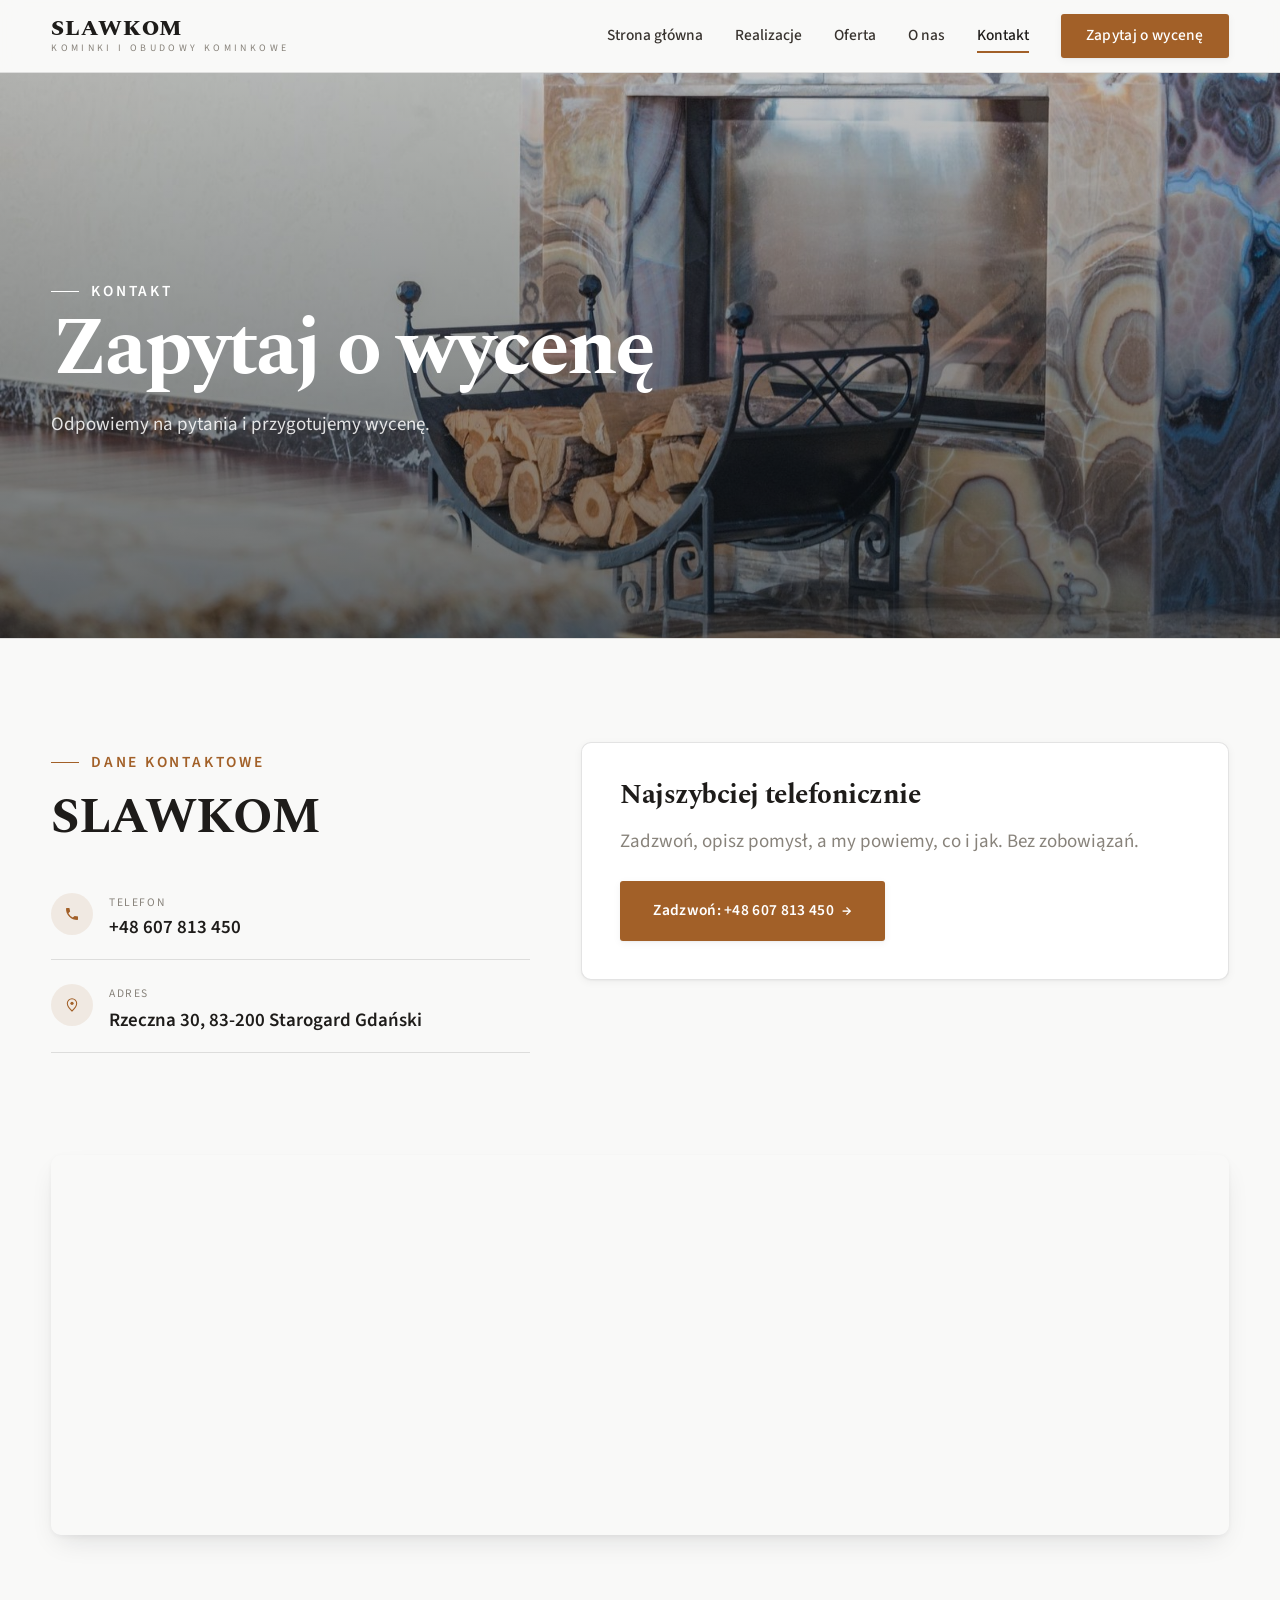
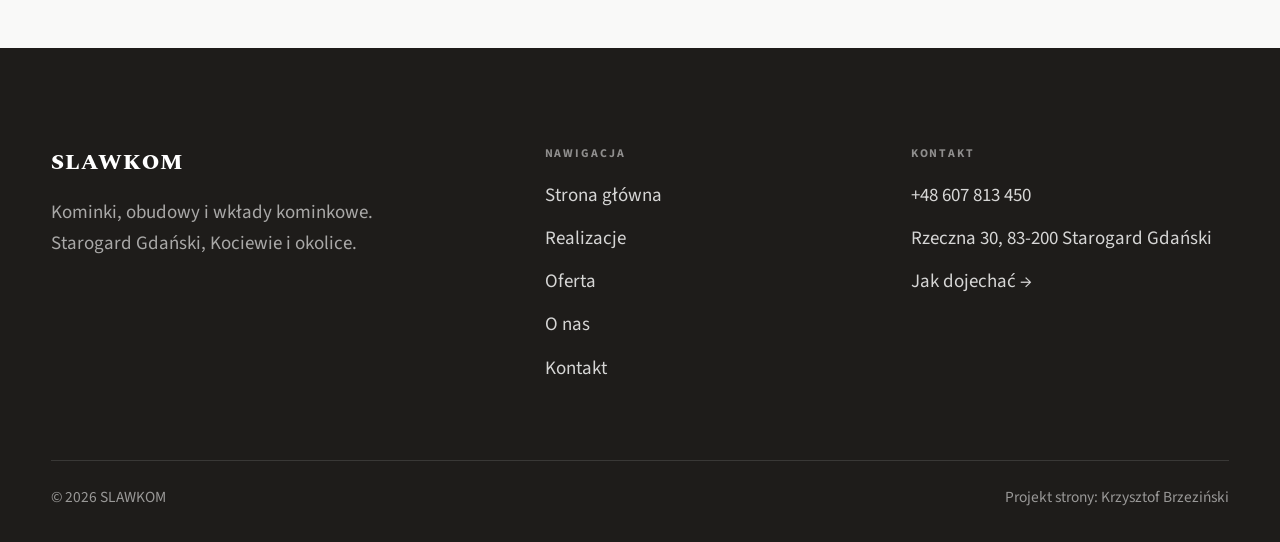
==== kontakt.html @ 8eeb2917 "Strona demo: slawkom" ====
<!DOCTYPE html>
<html lang="pl">
<head>
<meta charset="UTF-8">
<meta name="viewport" content="width=device-width, initial-scale=1.0">
<title>Kontakt - SLAWKOM</title>
<meta name="description" content="Kontakt SLAWKOM - Rzeczna 30, 83-200 Starogard Gdański">
<link rel="preconnect" href="https://fonts.googleapis.com">
<link rel="preconnect" href="https://fonts.gstatic.com" crossorigin>
<link href="https://fonts.googleapis.com/css2?family=Spectral:wght@500;600;700&family=Source+Sans+3:wght@400;500;600&display=swap" rel="stylesheet">
<link rel="stylesheet" href="assets/styles.css">
</head>
<body>

<header class="nav">
  <div class="wrap nav-inner">
    <a class="brand" href="index.html"><span class="name">SLAWKOM</span><span class="sub">Kominki i obudowy kominkowe</span></a>
    <nav class="nav-links">
      <a href="index.html">Strona główna</a>
      <a href="realizacje.html">Realizacje</a>
      <a href="oferta.html">Oferta</a>
      <a href="o-nas.html">O nas</a>
      <a href="kontakt.html" class="active">Kontakt</a>
      <a href="kontakt.html" class="btn btn-accent">Zapytaj o wycenę</a>
    </nav>
    <button class="nav-toggle" aria-label="Menu"><span></span><span></span><span></span></button>
  </div>
</header>

<section class="pagehead">
  <img src="img/g2.jpg" alt="SLAWKOM - Zapytaj o wycenę">
  <div class="wrap">
    <span class="eyebrow">Kontakt</span>
    <h1>Zapytaj o wycenę</h1>
    <p>Odpowiemy na pytania i przygotujemy wycenę.</p>
  </div>
</section>
<section>
  <div class="wrap contact-grid">
    <div class="reveal">
      <span class="eyebrow">Dane kontaktowe</span>
      <h2 style="margin:var(--space-4) 0 var(--space-6)">SLAWKOM</h2>
      <div class="info-list">
        <div class="info-row"><div class="ic"><svg class="ico-tel" width="16" height="16" viewBox="0 0 24 24" fill="none" aria-hidden="true"><path d="M6.6 10.8a15.5 15.5 0 0 0 6.6 6.6l2.2-2.2a1 1 0 0 1 1-.24 11.4 11.4 0 0 0 3.6.58 1 1 0 0 1 1 1V20a1 1 0 0 1-1 1A17 17 0 0 1 3 4a1 1 0 0 1 1-1h3.5a1 1 0 0 1 1 1c0 1.25.2 2.46.58 3.6a1 1 0 0 1-.25 1l-2.23 2.2Z" fill="currentColor"/></svg></div><div><div class="lbl">Telefon</div><a class="val" href="tel:+48607813450">+48 607 813 450</a></div></div>
        <div class="info-row"><div class="ic"><svg class="ico-pin" width="16" height="16" viewBox="0 0 24 24" fill="none" aria-hidden="true"><path d="M12 21s7-6.1 7-11.5A7 7 0 0 0 5 9.5C5 14.9 12 21 12 21Z" stroke="currentColor" stroke-width="1.6" fill="none"/><circle cx="12" cy="9.5" r="2.4" fill="currentColor"/></svg></div><div><div class="lbl">Adres</div><div class="val">Rzeczna 30, 83-200 Starogard Gdański</div></div></div>
      </div>
    </div>
    <div class="reveal">
      <div class="form">
        <h3 style="margin-bottom:var(--space-4)">Najszybciej telefonicznie</h3>
        <p class="muted" style="margin-bottom:var(--space-5)">Zadzwoń, opisz pomysł, a my powiemy, co i jak. Bez zobowiązań.</p>
        <a href="tel:+48607813450" class="btn btn-accent" style="justify-content:center">Zadzwoń: +48 607 813 450 <span class="arr">→</span></a>
      </div>
    </div>
  </div>
</section>
<section style="padding-top:0">
  <div class="wrap reveal">
    <iframe class="map" title="SLAWKOM - Starogard Gdański" src="https://maps.google.com/maps?q=SLAWKOM%20Starogard%20Gda%C5%84ski&z=15&output=embed" loading="lazy" referrerpolicy="no-referrer-when-downgrade"></iframe>
  </div>
</section>

<footer>
  <div class="wrap">
    <div class="foot-grid">
      <div class="foot-brand">
        <div class="name">SLAWKOM</div>
        <p>Kominki, obudowy i wkłady kominkowe. Starogard Gdański, Kociewie i okolice.</p>
      </div>
      <div class="foot-col">
        <h4>Nawigacja</h4>
        <a href="index.html">Strona główna</a>
        <a href="realizacje.html">Realizacje</a>
        <a href="oferta.html">Oferta</a>
        <a href="o-nas.html">O nas</a>
        <a href="kontakt.html">Kontakt</a>
      </div>
      <div class="foot-col">
        <h4>Kontakt</h4>
        <a href="tel:+48607813450">+48 607 813 450</a>
        <p>Rzeczna 30, 83-200 Starogard Gdański</p>
        <a href="https://maps.google.com/?cid=13414595257385920617" target="_blank" rel="noopener">Jak dojechać →</a>
      </div>
    </div>
    <div class="foot-bot">
      <span>© 2026 SLAWKOM</span>
      <span>Projekt strony: Krzysztof Brzeziński</span>
    </div>
  </div>
</footer>


<script src="assets/main.js"></script>
</body>
</html>
---- assets/styles.css ----
/* ============================================================
   STOLBASZ — premium, architektoniczny B2B fit-out
   Jasna paleta, zero brązu. System wg premium-web-craft.
   Projekt strony: Krzysztof Brzeziński
   ============================================================ */

:root{
  /* PALETA — jasna, architektoniczna, chłodna */
  --paper:#F2F1EE;          /* główne tło */
  --paper-2:#E5E3DE;        /* sekcje alternatywne (chłodny jasny szary) */
  --paper-3:#E5E3DE;        /* delikatne wypełnienia */
  --ink:#1E1C1A;            /* tekst główny — chłodny grafit */
  --ink-soft:#38332F;       /* nagłówki drugorzędne */
  --muted:#88837B;          /* tekst poboczny */
  --line:rgba(30,28,26,.12);/* hairline */
  --accent:#836A42;         /* stonowany petrol-slate — jedyny akcent */
  --accent-d:#67522F;
  --accent-soft:rgba(131,106,66,.10);
  --dark:#1E1C1A;           /* sekcje ciemne (stopka/CTA) */

  /* ODSTĘPY — skala 4/8 */
  --space-1:4px; --space-2:8px; --space-3:12px; --space-4:16px; --space-5:24px;
  --space-6:32px; --space-7:48px; --space-8:64px; --space-9:96px; --space-10:128px;

  /* TYPOGRAFIA — fluid clamp() (skala podbita 16.07.2026: większe, czytelniejsze litery — uwaga Adama) */
  --text-sm:clamp(.9rem,.87rem + .12vw,1rem);
  --text-base:clamp(1.08rem,1.04rem + .18vw,1.2rem);
  --text-lg:clamp(1.24rem,1.15rem + .34vw,1.44rem);
  --text-h3:clamp(1.34rem,1.22rem + .55vw,1.66rem);
  --text-h2:clamp(2.1rem,1.66rem + 2.1vw,3.1rem);
  --text-h1:clamp(2.9rem,2.1rem + 4vw,5.1rem);

  /* PROMIENIE — architektoniczne, raczej ostre */
  --r-sm:3px; --r-md:6px; --r-lg:10px;

  /* RUCH */
  --ease:cubic-bezier(.25,.46,.45,.94); --dur:.24s;

  /* CIENIE — miękkie, warstwowe */
  --sh-sm:0 1px 2px rgba(16,24,32,.04), 0 2px 8px rgba(16,24,32,.05);
  --sh-md:0 2px 6px rgba(16,24,32,.05), 0 12px 28px -8px rgba(16,24,32,.12);
  --sh-lg:0 6px 14px rgba(16,24,32,.07), 0 26px 56px -18px rgba(16,24,32,.22);

  --hairline:1px solid var(--line);

  --font-display:'Spectral',serif;
  --font-body:'Source Sans 3',sans-serif;
}

*{box-sizing:border-box;margin:0;padding:0}
html{scroll-behavior:smooth}
body{
  font-family:var(--font-body);
  font-size:var(--text-base);
  line-height:1.65;
  color:var(--ink);
  background:var(--paper);
  -webkit-font-smoothing:antialiased;
  text-rendering:optimizeLegibility;
}
img{max-width:100%;display:block}
a{color:inherit;text-decoration:none}

.wrap{width:min(92%,1180px);margin-inline:auto}
section{padding-block:clamp(52px,6.5vw,96px)}

h1,h2,h3{font-family:var(--font-display);font-weight:700;line-height:1.08;letter-spacing:-.02em;color:var(--ink)}
h1{font-size:var(--text-h1);letter-spacing:-.035em}
h2{font-size:var(--text-h2);letter-spacing:-.025em}
h3{font-size:var(--text-h3)}
p{max-width:65ch}

.eyebrow{
  font-family:var(--font-body);
  font-size:var(--text-sm);
  font-weight:600;
  letter-spacing:.18em;
  text-transform:uppercase;
  color:var(--accent);
  display:inline-flex;align-items:center;gap:var(--space-3);
}
.eyebrow::before{content:"";width:28px;height:1px;background:var(--accent);display:inline-block}

.muted{color:var(--muted)}
.lead{font-size:var(--text-lg);line-height:1.55;color:var(--ink-soft);max-width:50ch}

/* ---------- BUTTONS ---------- */
.btn{
  display:inline-flex;align-items:center;gap:var(--space-2);
  font-weight:600;font-size:var(--text-sm);letter-spacing:.02em;
  padding:var(--space-4) var(--space-6);
  border-radius:var(--r-sm);
  transition:transform var(--dur) var(--ease),box-shadow var(--dur) var(--ease),background var(--dur) var(--ease);
  cursor:pointer;border:1px solid transparent;
}
.btn-accent{background:var(--accent);color:#fff;box-shadow:var(--sh-sm)}
.btn-accent:hover{background:var(--accent-d);transform:translateY(-2px);box-shadow:var(--sh-md)}
.btn-accent:active{transform:translateY(0);box-shadow:var(--sh-sm)}
.btn-ghost{background:transparent;color:var(--ink);border-color:var(--line)}
.btn-ghost:hover{border-color:var(--accent);color:var(--accent);transform:translateY(-2px)}
.btn-light{background:#fff;color:var(--ink);box-shadow:var(--sh-sm)}
.btn-light:hover{transform:translateY(-2px);box-shadow:var(--sh-md)}
.btn .arr{transition:transform var(--dur) var(--ease)}
.btn:hover .arr{transform:translateX(4px)}

/* ---------- NAV ---------- */
.nav{
  position:sticky;top:0;z-index:50;
  background:color-mix(in srgb,var(--paper) 88%,transparent);
  backdrop-filter:saturate(140%) blur(10px);
  border-bottom:var(--hairline);
}
.nav-inner{display:flex;align-items:center;justify-content:space-between;height:72px}
.brand{display:flex;flex-direction:column;line-height:1}
.brand .name{font-family:var(--font-display);font-weight:800;font-size:1.35rem;letter-spacing:.04em}
.brand .sub{font-size:.62rem;letter-spacing:.34em;text-transform:uppercase;color:var(--muted);margin-top:5px}
.nav-links{display:flex;align-items:center;gap:var(--space-6)}
.nav-links a{font-size:var(--text-sm);font-weight:500;color:var(--ink-soft);position:relative;padding-block:4px;transition:color var(--dur) var(--ease)}
.nav-links a::after{content:"";position:absolute;left:0;bottom:0;width:0;height:1.5px;background:var(--accent);transition:width var(--dur) var(--ease)}
.nav-links a:hover,.nav-links a.active{color:var(--ink)}
.nav-links a:hover::after,.nav-links a.active::after{width:100%}
.nav-links .btn{padding:var(--space-2) var(--space-5)}
/* przyciski w nav: właściwy kolor (przebij .nav-links a) + bez podkreślenia */
.nav-links a.btn-accent{color:#fff}
.nav-links a.btn-ghost,.nav-links a.btn-light{color:var(--ink)}
.nav-links a.btn::after{display:none}
.nav-toggle{display:none;background:none;border:none;cursor:pointer;flex-direction:column;gap:5px;padding:8px}
.nav-toggle span{width:24px;height:2px;background:var(--ink);transition:var(--dur)}

/* ---------- HERO (split) ---------- */
.hero{position:relative;overflow:hidden;border-bottom:var(--hairline)}
.hero-grid{display:grid;grid-template-columns:1.05fr .95fr;gap:clamp(24px,4vw,60px);align-items:center;
  padding-block:clamp(36px,4.5vw,64px)}
.hero-copy .eyebrow{margin-bottom:var(--space-5)}
.hero-copy h1{margin-bottom:var(--space-5)}
.hero-copy .lead{margin-bottom:var(--space-7)}
.hero-actions{display:flex;flex-wrap:wrap;gap:var(--space-4)}
.hero-art{position:relative;aspect-ratio:4/3;border-radius:var(--r-lg);overflow:hidden;box-shadow:var(--sh-lg)}
.hero-art img{width:100%;height:100%;object-fit:cover}
.hero-art::after{content:"";position:absolute;inset:0;background:linear-gradient(180deg,transparent 55%,rgba(18,24,28,.28))}
.hero-badge{position:absolute;left:var(--space-5);bottom:var(--space-5);z-index:2;
  background:rgba(252,252,251,.94);backdrop-filter:blur(4px);
  border-radius:var(--r-md);padding:var(--space-4) var(--space-5);box-shadow:var(--sh-md);max-width:78%}
.hero-badge strong{display:block;font-family:var(--font-display);font-size:1rem;letter-spacing:-.01em}
.hero-badge span{font-size:var(--text-sm);color:var(--muted)}

/* ---------- HERO duży / kinowy (strona główna) ---------- */
.hero-cine{position:relative;min-height:clamp(560px,82vh,840px);min-height:clamp(560px,82svh,840px);display:flex;align-items:center;overflow:hidden;border-bottom:var(--hairline)}
.hero-cine>img{position:absolute;inset:0;width:100%;height:100%;object-fit:cover;z-index:0}
.hero-cine::after{content:"";position:absolute;inset:0;z-index:1;
  background:linear-gradient(95deg,rgba(13,18,23,.86) 0%,rgba(13,18,23,.64) 32%,rgba(13,18,23,.24) 62%,rgba(13,18,23,.04) 100%)}
.hero-cine .wrap{position:relative;z-index:2;padding-block:var(--space-8)}
.hero-cine .hero-copy{max-width:660px}
.hero-cine .eyebrow{color:#fff;margin-bottom:var(--space-5)}
.hero-cine .eyebrow::before{background:#fff}
.hero-cine h1{color:#fff;margin-bottom:var(--space-5);font-size:clamp(2.9rem,2rem + 4.4vw,5.2rem)}
.hero-cine .lead{color:rgba(255,255,255,.92);max-width:48ch;margin-bottom:var(--space-7)}
.hero-cine .hero-actions{display:flex;flex-wrap:wrap;gap:var(--space-4)}
@media(max-width:680px){
  .hero-cine{min-height:clamp(520px,76vh,640px);min-height:clamp(520px,76svh,640px);align-items:flex-end}
  .hero-cine::after{background:linear-gradient(0deg,rgba(13,18,23,.9) 6%,rgba(13,18,23,.45) 55%,rgba(13,18,23,.25) 100%)}
  .hero-cine .wrap{padding-bottom:var(--space-9)}
}

/* full-bleed hero variant (podstrony) */
.pagehead{position:relative;min-height:46vh;min-height:46svh;display:flex;align-items:flex-end;overflow:hidden;border-bottom:var(--hairline)}
.pagehead img{position:absolute;inset:0;width:100%;height:100%;object-fit:cover}
.pagehead::after{content:"";position:absolute;inset:0;background:linear-gradient(180deg,rgba(18,24,28,.25),rgba(18,24,28,.62))}
.pagehead .wrap{position:relative;z-index:2;padding-block:var(--space-9);color:#fff}
.pagehead h1{color:#fff;max-width:18ch}
.pagehead .eyebrow{color:#fff}
.pagehead .eyebrow::before{background:#fff}
.pagehead p{color:rgba(255,255,255,.86);margin-top:var(--space-4);max-width:54ch}

/* ---------- STRIP (pasek skrótów / liczby) ---------- */
.strip{background:var(--dark);color:#fff}
.strip .wrap{display:grid;grid-template-columns:repeat(4,1fr);gap:var(--space-6);padding-block:var(--space-8)}
.strip .item .k{font-family:var(--font-display);font-size:clamp(1.6rem,1.2rem + 1.4vw,2.4rem);font-weight:800;letter-spacing:-.02em;color:#fff}
.strip .item .v{font-size:var(--text-sm);color:rgba(255,255,255,.66);margin-top:var(--space-2);line-height:1.45}
.strip .item{border-left:2px solid var(--accent);padding-left:var(--space-5)}

/* ---------- SECTION HEAD ---------- */
.head{max-width:48rem;margin-bottom:var(--space-8)}
.head.center{margin-inline:auto;text-align:center}
.head .eyebrow{margin-bottom:var(--space-4)}
.head h2{margin-bottom:var(--space-4)}
.head p{color:var(--muted);font-size:var(--text-lg);line-height:1.55}
.head.center p{margin-inline:auto}

/* ---------- INTRO SPLIT ---------- */
.split{display:grid;grid-template-columns:.92fr 1.08fr;gap:clamp(28px,5vw,80px);align-items:center}
.split.rev{grid-template-columns:1.08fr .92fr}
.split.rev .split-art{order:-1}
.split-art{position:relative;aspect-ratio:5/4;border-radius:var(--r-lg);overflow:hidden;box-shadow:var(--sh-lg)}
.split-art img{width:100%;height:100%;object-fit:cover}
.split-copy h2{margin-bottom:var(--space-5)}
.split-copy p+p{margin-top:var(--space-4)}
.split-copy .btn{margin-top:var(--space-6)}

/* ---------- SERVICES (zakres) ---------- */
.svc-grid{display:grid;grid-template-columns:repeat(auto-fit,minmax(280px,1fr));gap:var(--space-5)}
.svc{background:#fff;border:var(--hairline);border-radius:var(--r-md);padding:var(--space-7) var(--space-6);
  transition:transform var(--dur) var(--ease),box-shadow var(--dur) var(--ease),border-color var(--dur) var(--ease);
  position:relative;overflow:hidden}
.svc::before{content:"";position:absolute;left:0;top:0;width:3px;height:0;background:var(--accent);transition:height var(--dur) var(--ease)}
.svc:hover{transform:translateY(-4px);box-shadow:var(--sh-md);border-color:transparent}
.svc:hover::before{height:100%}
.svc .ic{font-family:var(--font-display);font-size:.8rem;font-weight:700;letter-spacing:.12em;color:var(--accent);margin-bottom:var(--space-4)}
.svc h3{margin-bottom:var(--space-3);font-size:1.22rem}
.svc p{color:var(--muted);font-size:var(--text-base);line-height:1.6}

/* big detailed service rows */
.svc-row{display:grid;grid-template-columns:.8fr 1.2fr;gap:clamp(20px,4vw,60px);align-items:center;padding-block:var(--space-8)}
.svc-row+.svc-row{border-top:var(--hairline)}
.svc-row.rev{grid-template-columns:1.2fr .8fr}
.svc-row.rev .svc-row-art{order:-1}
.svc-row-art{aspect-ratio:4/3;border-radius:var(--r-md);overflow:hidden;box-shadow:var(--sh-md)}
.svc-row-art img{width:100%;height:100%;object-fit:cover}
.svc-row h3{font-size:1.5rem;margin-bottom:var(--space-4)}
.svc-row .num{font-family:var(--font-display);font-size:.85rem;font-weight:700;letter-spacing:.14em;color:var(--accent);display:block;margin-bottom:var(--space-3)}
.svc-row ul{list-style:none;margin-top:var(--space-4);display:flex;flex-direction:column;gap:var(--space-2)}
.svc-row li{position:relative;padding-left:var(--space-5);color:var(--muted);font-size:var(--text-base)}
.svc-row li::before{content:"";position:absolute;left:0;top:.62em;width:8px;height:1px;background:var(--accent)}

/* ---------- GALLERY (realizacje) ---------- */
.gallery{display:grid;grid-template-columns:repeat(12,1fr);gap:var(--space-4);grid-auto-rows:200px}
/* GALERIA MASONRY — pionowe zdjęcia (portrety beauty/wellness) bez przycinania: kolumny, height auto */
.gallery-masonry{column-count:3;column-gap:var(--space-4)}
@media(max-width:900px){.gallery-masonry{column-count:2}}
@media(max-width:560px){.gallery-masonry{column-count:1}}
.gallery-masonry .m-tile{break-inside:avoid;margin:0 0 var(--space-4);padding:0;position:relative;overflow:hidden;border-radius:var(--r-md);border:1px solid var(--line)}
.gallery-masonry .m-tile img{width:100%;height:auto;display:block}
.gallery-masonry .m-tile .cap{position:absolute;left:0;right:0;bottom:0;padding:var(--space-4);color:#fff;background:linear-gradient(0deg,rgba(0,0,0,.55),transparent);font-size:var(--text-sm)}
.gallery-masonry .m-tile .cap small{display:block;font-weight:400;opacity:.78;letter-spacing:.04em;text-transform:uppercase;font-size:.66rem;margin-top:3px}
.tile{position:relative;overflow:hidden;border-radius:var(--r-md);box-shadow:var(--sh-sm);
  transition:transform var(--dur) var(--ease),box-shadow var(--dur) var(--ease)}
.tile img{width:100%;height:100%;object-fit:cover;transition:transform .6s var(--ease)}
.tile:hover{box-shadow:var(--sh-md)}
.tile:hover img{transform:scale(1.05)}
.tile .cap{position:absolute;left:0;right:0;bottom:0;padding:var(--space-5) var(--space-4) var(--space-4);
  background:linear-gradient(transparent,rgba(18,24,28,.78));color:#fff;
  font-size:var(--text-sm);font-weight:600;letter-spacing:.01em;
  opacity:0;transform:translateY(8px);transition:var(--dur) var(--ease)}
.tile:hover .cap{opacity:1;transform:translateY(0)}
.tile .cap small{display:block;font-weight:400;opacity:.78;letter-spacing:.04em;text-transform:uppercase;font-size:.66rem;margin-top:3px}
/* bento spans */
.t-wide{grid-column:span 6}
.t-tall{grid-column:span 6;grid-row:span 2}
.t-std{grid-column:span 6}
.t-third{grid-column:span 4}
.t-two3{grid-column:span 8}

/* ---------- TRUST / WIARYGODNOŚĆ ---------- */
.trust{background:var(--paper-2)}
.trust-grid{display:grid;grid-template-columns:repeat(auto-fit,minmax(240px,1fr));gap:var(--space-5);margin-top:var(--space-7)}
.trust-card{background:#fff;border-radius:var(--r-md);padding:var(--space-7) var(--space-6);box-shadow:var(--sh-sm);border-top:3px solid var(--accent)}
.trust-card .big{font-family:var(--font-display);font-size:clamp(1.8rem,1.3rem + 1.6vw,2.6rem);font-weight:800;letter-spacing:-.02em;color:var(--ink);line-height:1}
.trust-card h3{font-size:1.12rem;margin:var(--space-3) 0 var(--space-2)}
.trust-card p{color:var(--muted);font-size:var(--text-base);line-height:1.55}

/* ---------- CTA band ---------- */
.cta{background:var(--dark);color:#fff;position:relative;overflow:hidden}
.cta .wrap{display:grid;grid-template-columns:1.4fr .6fr;gap:var(--space-7);align-items:center;position:relative;z-index:2}
.cta h2{color:#fff;max-width:20ch}
.cta p{color:rgba(255,255,255,.74);margin-top:var(--space-4)}
.cta-actions{display:flex;flex-direction:column;gap:var(--space-3);align-items:flex-start}
.cta::before{content:"";position:absolute;right:-80px;top:-80px;width:360px;height:360px;border-radius:50%;
  background:radial-gradient(circle,var(--accent-soft),transparent 70%)}

/* ---------- CONTACT ---------- */
.contact-grid{display:grid;grid-template-columns:.85fr 1.15fr;gap:clamp(28px,4vw,56px);align-items:start}
.info-list{display:flex;flex-direction:column;gap:var(--space-2)}
.info-row{display:flex;gap:var(--space-4);align-items:flex-start;padding-block:var(--space-4);border-bottom:var(--hairline)}
.info-row .ic{flex:none;width:42px;height:42px;display:grid;place-items:center;border-radius:50%;
  background:var(--accent-soft);color:var(--accent);font-size:1.05rem}
.info-row .lbl{font-size:.72rem;letter-spacing:.14em;text-transform:uppercase;color:var(--muted)}
.info-row .val{font-weight:600;font-size:var(--text-base);margin-top:2px}
.info-row a.val:hover{color:var(--accent)}
.map{border:none;border-radius:var(--r-lg);box-shadow:var(--sh-md);width:100%;height:100%;min-height:380px;filter:grayscale(.2) contrast(1.02)}
.form{background:#fff;border:var(--hairline);border-radius:var(--r-lg);padding:clamp(24px,3vw,40px);box-shadow:var(--sh-sm)}
.form .fld{margin-bottom:var(--space-5)}
.form label{display:block;font-size:var(--text-sm);font-weight:600;margin-bottom:var(--space-2)}
.form input,.form textarea{width:100%;font-family:inherit;font-size:var(--text-base);color:var(--ink);
  padding:var(--space-4);border:var(--hairline);border-radius:var(--r-sm);background:var(--paper);transition:border-color var(--dur)}
.form input:focus,.form textarea:focus{outline:none;border-color:var(--accent);background:#fff}
.form textarea{resize:vertical;min-height:120px}
.form .note{font-size:var(--text-sm);color:var(--muted);margin-top:var(--space-3)}

/* ---------- FOOTER ---------- */
footer{background:var(--dark);color:#fff;padding-block:var(--space-9) var(--space-6)}
.foot-grid{display:grid;grid-template-columns:1.4fr 1fr 1fr;gap:var(--space-7);margin-bottom:var(--space-8)}
.foot-brand .name{font-family:var(--font-display);font-weight:800;font-size:1.4rem;letter-spacing:.04em}
.foot-brand p{color:rgba(255,255,255,.62);margin-top:var(--space-4);font-size:var(--text-base);max-width:38ch}
.foot-col h4{font-size:.74rem;letter-spacing:.16em;text-transform:uppercase;color:rgba(255,255,255,.5);margin-bottom:var(--space-4)}
.foot-col a,.foot-col p{display:block;color:rgba(255,255,255,.82);font-size:var(--text-base);margin-bottom:var(--space-3)}
.foot-col a:hover{color:#fff}
.foot-bot{border-top:1px solid rgba(255,255,255,.12);padding-top:var(--space-5);display:flex;justify-content:space-between;flex-wrap:wrap;gap:var(--space-3);
  font-size:var(--text-sm);color:rgba(255,255,255,.55)}
.foot-bot a:hover{color:#fff}

/* ---------- REVEAL ---------- */
.reveal{opacity:0;transform:translateY(22px);transition:opacity .6s var(--ease),transform .6s var(--ease)}
.reveal.in{opacity:1;transform:none}

/* ---------- RESPONSIVE ---------- */
@media(max-width:920px){
  .hero-grid,.split,.split.rev,.svc-row,.svc-row.rev,.cta .wrap,.contact-grid,.foot-grid{grid-template-columns:1fr}
  .split.rev .split-art,.svc-row.rev .svc-row-art{order:0}
  .hero-art{aspect-ratio:16/10;max-height:420px}
  .strip .wrap{grid-template-columns:repeat(2,1fr);gap:var(--space-7)}
  .gallery{grid-auto-rows:180px}
  .t-wide,.t-tall,.t-std,.t-third,.t-two3{grid-column:span 6}
  .t-tall{grid-row:span 1}
  .cta-actions{flex-direction:row;flex-wrap:wrap}
  .foot-grid{gap:var(--space-6)}
}
@media(max-width:680px){
  .nav-links{position:fixed;inset:72px 0 auto 0;background:var(--paper);flex-direction:column;align-items:stretch;
    gap:0;padding:var(--space-4) 6%;border-bottom:var(--hairline);box-shadow:var(--sh-md);
    transform:translateY(-120%);transition:transform var(--dur) var(--ease)}
  .nav-links.open{transform:translateY(0)}
  .nav-links a{padding-block:var(--space-4);border-bottom:var(--hairline)}
  .nav-links .btn{margin-top:var(--space-3);justify-content:center}
  .nav-toggle{display:flex}
  .strip .wrap{grid-template-columns:1fr}
  .gallery{grid-template-columns:repeat(6,1fr)}
  .foot-grid{grid-template-columns:1fr}
}
@media(prefers-reduced-motion:reduce){
  *{animation-duration:.01ms!important;transition:none!important}
  .reveal{opacity:1!important;transform:none!important}
  html{scroll-behavior:auto}
}

/* ============================================================
   PREMIUM LAYER — destylat deep-researchu branż (anty-AI, spokój).
   Zmienne STOLBASZ (--accent/--ink/--paper/--line/--dark). Ruch ledwo
   zauważalny, krzywa cubic-bezier(.16,.84,.44,1); prefers-reduced-motion
   pokryte blanketem wyżej. Karty hairline zamiast cieni = #1 sygnał „nie-AI".
   ============================================================ */

/* więcej oddechu między sekcjami (liderzy: 110-130px) */
section{padding-block:clamp(64px,8vw,128px)}

/* 1) Aksamitny reveal — dłuższa, miękka krzywa zamiast „skoku" */
.reveal{transition:opacity .9s cubic-bezier(.16,.84,.44,1),transform .9s cubic-bezier(.16,.84,.44,1);will-change:opacity,transform}
/* stagger TYLKO w galerii (tam pozycja = porządek dzieci) */
.gallery .reveal:nth-child(2){transition-delay:.07s}
.gallery .reveal:nth-child(3){transition-delay:.14s}
.gallery .reveal:nth-child(4){transition-delay:.21s}
.gallery .reveal:nth-child(5){transition-delay:.28s}
.gallery .reveal:nth-child(6){transition-delay:.35s}

/* 2) Hero STATYCZNY na .hero-cine — Ken Burns CAŁKIEM WYŁĄCZONY 26.06 (3. zgłoszenie Szymona).
   GENEZA: animowanie scale na <img> hero z teksturami (cegły/framugi) re-samplinguje obraz
   klatka po klatce → na części ekranów drobne drganie/shimmer = „heroshot się trzęsie".
   translateY usunięto wcześniej, scale-only + will-change/GPU NIE wystarczyły do GWARANCJI gładkości.
   Krzysztof zażądał pewności („make sure, że błąd się nie pojawi") > efekt. Zero animacji = 0% drgania.
   Delikatny zoom zostaje TYLKO w pełnoekranowych hero gastro/studio (hg-bg/hs-bg — tło, inny
   mechanizm, chwalone, nigdy nie zgłaszane). NIE wracać do KB na .hero-cine bez realnego testu
   na sprzęcie klienta — to ryzyko regresji „trzęsienia”. */
/* BEZPIECZNY "wow" na hero = jednorazowy FADE-IN (opacity), nie zoom.
   opacity nie dotyka bitmapy → gładkie na KAŻDYM zdjęciu/ekranie/GPU, zero ryzyka migotania.
   Geometryczny ruch (scale/translate) na .hero-cine jest ZAKAZANY (bramka pilnuje). */
@keyframes heroFade{from{opacity:0}to{opacity:1}}
.hero-cine>img{transform:none;animation:heroFade 1.1s ease-out both}

/* 3) Akcentowy hairline pod nagłówkiem sekcji, który „rysuje się" przy wejściu */
.head h2{position:relative;padding-bottom:18px}
.head h2::after{content:"";position:absolute;left:0;bottom:0;height:1px;width:0;background:var(--accent);transition:width 1s cubic-bezier(.16,.84,.44,1) .15s}
.head.center h2::after{left:50%;transform:translateX(-50%)}
.head.reveal.in h2::after,.head.center.reveal.in h2::after{width:54px}

/* 4) Karty HAIRLINE zamiast cieni/zaokrągleń (najmocniejszy anty-AI detal) */
.svc{background:transparent;border:1px solid var(--line);border-radius:var(--r-sm);box-shadow:none}
.svc:hover{box-shadow:none;border-color:var(--accent);transform:translateY(-3px)}
.trust-card{background:transparent;box-shadow:none;border:1px solid var(--line);border-top:2px solid var(--accent);border-radius:var(--r-sm)}
.tile{box-shadow:none;border-radius:var(--r-sm)}
.tile:hover{box-shadow:none}

/* 5) Sticky-nav kondensuje się po przewinięciu (sygnał dopracowania) */
.nav{transition:box-shadow .4s ease,background .4s ease}
.nav.is-stuck{box-shadow:0 1px 0 var(--line),0 14px 30px -24px rgba(0,0,0,.45)}
.nav-inner{transition:height .35s var(--ease)}
.nav.is-stuck .nav-inner{height:60px}

/* 6) MANIFESTO — pełnoekranowy cytat-bohater (zastępuje generyczne „Dlaczego my") */
.manifesto{background:var(--paper-2);text-align:center}
.manifesto .wrap{max-width:60rem}
.manifesto p{font-family:var(--font-display);font-style:italic;font-size:clamp(1.6rem,1rem + 2.4vw,2.8rem);line-height:1.32;color:var(--ink-soft);margin-inline:auto;max-width:26ch;position:relative;padding-top:var(--space-8)}
.manifesto p::before{content:"";position:absolute;top:0;left:50%;transform:translateX(-50%);width:54px;height:1px;background:var(--accent)}
.manifesto p span{color:var(--accent);font-style:italic}

/* 7) GATEWAYS — 3 duże bramy-zdjęcia (zamiast paska menu usług) */
.gateways{display:grid;grid-template-columns:repeat(3,1fr);gap:var(--space-4)}
.gateway{position:relative;aspect-ratio:3/4;overflow:hidden;border-radius:var(--r-sm);display:block}
.gateway img{width:100%;height:100%;object-fit:cover;transition:transform .8s var(--ease),filter .5s var(--ease)}
.gateway::after{content:"";position:absolute;inset:0;background:linear-gradient(180deg,transparent 38%,rgba(18,24,28,.74))}
.gateway:hover img{transform:scale(1.05);filter:brightness(1.05)}
.gateway .g-ttl{position:absolute;left:0;right:0;bottom:0;z-index:2;padding:var(--space-6) var(--space-5);color:#fff;font-family:var(--font-display);font-size:1.45rem;letter-spacing:-.01em;line-height:1.15}
.gateway .g-ttl small{display:block;font-family:var(--font-body);font-size:var(--text-sm);font-weight:400;opacity:.82;letter-spacing:.03em;margin-top:5px}
@media(max-width:760px){.gateways{grid-template-columns:1fr}.gateway{aspect-ratio:16/10}}

/* 8) LOGO klienta w nagłówku (gdy podane --logo) */
/* 52px domyślnie (feedback Bartka 06.07.2026: 40px ginęło, uwaga padła 3x; ~56px sprawdzone na żywym demie anna-borowiec-makeup) */
.brand-logo{height:64px;width:auto;max-width:300px;object-fit:contain;display:block}
.nav.is-stuck .brand-logo{height:52px}
@media(max-width:680px){.brand-logo{height:46px;max-width:210px}}


/* === RWD: nagłówki na wąskich ekranach (dodane 17.07.2026 razem z fixem clamp) ===
   Po przywróceniu działania clamp() dolna granica --text-h1 (2.9rem) rozpychała
   dokument przy długich polskich słowach na telefonach. Tu ją zjeżdżamy. */
@media (max-width:560px){
  :root{
    --text-h1:clamp(1.9rem, 1.15rem + 4.4vw, 2.7rem);
    --text-h2:clamp(1.5rem, 1rem + 3vw, 2.1rem);
  }
  .hero-cine h1{font-size:clamp(1.9rem, 1.15rem + 4.4vw, 2.7rem)}
  h1,h2{overflow-wrap:break-word}
}

/* GODZINY (godziny_grid z briefu) — dzień po lewej, godziny po prawej. Wcześniej BRAK stylu
   powodował sklejenie "Poniedziałek-Piątek8:00-20:00" (dodane 2026-07-21). Neutralne dla dem bez grafiku. */
.godz{display:flex;flex-direction:column;gap:2px;max-width:440px;margin-top:8px}
.godz-row{display:flex;justify-content:space-between;align-items:baseline;gap:24px;padding:10px 0;border-bottom:1px solid var(--line)}
.godz-row:last-child{border-bottom:0}
.godz-row b{font-weight:600;color:var(--ink)}
.godz-row span{color:var(--muted);white-space:nowrap}

/* === MOTION LAYER v2 (silnik) === */
/* ============================================================
   MOTION LAYER v2 — warstwa RUCHU wspólna dla wszystkich rodzin (2026-07-26)
   ------------------------------------------------------------
   PO CO: dema były technicznie poprawne, ale statyczne („za mało efektowne",
   K. 26.07). Ta warstwa dokłada to, co dziś odróżnia stronę premium od
   porządnej: maskowane wejście nagłówków, zdjęcia odsłaniane kurtyną + zoom-out,
   parallax sterowany scrollem (CSS scroll-driven, zero JS w pętli scrolla),
   płynne przejścia MIĘDZY podstronami (View Transitions), stagger siatek.

   ZASADY BEZPIECZEŃSTWA (wynikają z realnych wpadek — NIE łamać):
   1. ⛔ ZERO ruchu geometrycznego na `.hero-cine>img` — skalowanie teksturowanej
      bitmapy = shimmer („heroshot się trzęsie", 3x Szymon). Hero rusza się TYLKO
      tekstem i tylko raz. Bramka predeploy tego pilnuje.
   2. Stan początkowy (ukrycie) ustawia ZAWSZE JavaScript przez klasę `.mt-on`
      na <html>. Bez JS / przy błędzie JS strona wygląda dokładnie jak przed tą
      warstwą — nigdy pusty ekran (wpadka Zmalovane 29.06).
   3. Używamy osobnych właściwości `scale:` / `translate:` zamiast `transform:` —
      dzięki temu wejście NIE kasuje istniejących hoverów (które jadą na transform).
   4. Każdy efekt „drogi" (parallax) tylko desktop + tylko gdy przeglądarka umie
      scroll-driven animations. Mobile dostaje sam fade/mask (bateria, jank).
   5. prefers-reduced-motion wyłącza wszystko (blanket w base.css + własne guardy).
   ============================================================ */

:root{
  --mt-ease:cubic-bezier(.16,.84,.44,1);
  --mt-step:70ms;          /* odstęp między kolejnymi elementami siatki */
}

/* ---------- 1) STAGGER — kolejne elementy siatki wchodzą po sobie ----------
   JS ustawia --i (numer w grupie). Podbita specyficzność (:nth-child(n)) bije
   sztywne delaye galerii z base.css, nie ruszając tamtego pliku. */
.reveal{transition-delay:calc(var(--i,0) * var(--mt-step))}
.gallery .reveal:nth-child(n),
.gateways .reveal:nth-child(n),
.svc-grid .reveal:nth-child(n){transition-delay:calc(var(--i,0) * var(--mt-step))}

/* dłuższy, bardziej „aksamitny" dojazd + delikatny zoom-out całej karty */
.mt-on .reveal{transition-duration:1s,1s}

/* ---------- 2) NAGŁÓWKI — wjazd linia po linii zza maski ----------
   JS dzieli tekst na realne linie (po pomiarze) i owija w .mt-line>i.
   Efekt „szuflady": litery wjeżdżają z dołu, obcięte krawędzią linii. */
.mt-lines .mt-line{display:block;overflow:hidden;padding-bottom:.08em;margin-bottom:-.08em}
.mt-lines .mt-line > i{
  display:block;font-style:inherit;
  translate:0 108%;
  transition:translate 1.05s var(--mt-ease) var(--mt-d,0s);
}
.mt-lines.mt-in .mt-line > i{translate:0 0}

/* wariant awaryjny (nagłówek ma zagnieżdżony markup → nie dzielimy na linie) */
.mt-fade{opacity:0;translate:0 18px;transition:opacity .9s var(--mt-ease) var(--mt-d,0s),translate .9s var(--mt-ease) var(--mt-d,0s)}
.mt-fade.mt-in{opacity:1;translate:0 0}

/* ---------- 3) ZDJĘCIA — odsłanianie „kurtyną" + zoom-out do naturalnej skali ----
   clip-path jedzie od dołu do góry, jednocześnie obraz schodzi z 1.10 do 1.
   Uwaga: `scale:` (nie transform) → hover .tile:hover img{transform:scale(1.05)}
   nadal działa i nie kłóci się z wejściem. */
.mt-on .mt-ph > img,
.mt-on .mt-ph > picture > img{
  clip-path:inset(0 0 100% 0);
  scale:1.10;
  transition:clip-path 1.15s var(--mt-ease) var(--mt-d,0s),
             scale 1.6s var(--mt-ease) var(--mt-d,0s);
}
.mt-on .mt-ph.in > img,
.mt-on .in .mt-ph > img,
.mt-on .mt-ph.mt-in > img,
.mt-on .mt-ph.in > picture > img,
.mt-on .in .mt-ph > picture > img{clip-path:inset(0 0 0 0);scale:1}

/* podpis kafla — delikatnie widoczny od razu, pełny na hover (mniej „martwych" kafli) */
.mt-on .tile .cap{opacity:.001}
.mt-on .tile.in .cap{opacity:.9;translate:0 0;transform:none}
.mt-on .tile.in:hover .cap{opacity:1}

/* ---------- 4) PARALLAX — sterowany scrollem, natywnym CSS (bez JS) ----------
   animation-timeline:view() = przeglądarka sama liczy postęp elementu w oknie.
   Zero listenerów scrolla → zero janku. Desktop only, tylko gdy wspierane. */
@supports (animation-timeline: view()){
  @media (prefers-reduced-motion:no-preference) and (min-width:900px){
    .mt-para{overflow:hidden}
    .mt-para > img{
      height:114%;
      position:relative;top:-7%;
      animation:mtPara linear both;
      animation-timeline:view();
      animation-range:cover 0% cover 100%;
      will-change:translate;
    }
    @keyframes mtPara{from{translate:0 -4.5%}to{translate:0 4.5%}}

    /* sekcje wchodzą z lekkim „oddechem" — zanika przy wyjeździe z ekranu */
    .mt-breathe{
      animation:mtBreathe linear both;
      animation-timeline:view();
      animation-range:entry 0% entry 70%;
    }
    @keyframes mtBreathe{from{opacity:.35}to{opacity:1}}
  }
}

/* ---------- 4b) ŻYWY NAGŁÓWEK — przenikanie kadrów ----------
   Warstwy leżą DOKŁADNIE na zdjęciu hero i różnią się tylko przezroczystością.
   ⛔ Żadnego scale/translate — to skalowanie bitmapy dawało migotanie na teksturach.
   Warstwy wstawia JS; bez niego nic się nie dzieje i nagłówek jest statyczny jak dotąd. */
.mt-hero-layer{
  position:absolute;inset:0;width:100%;height:100%;
  object-fit:cover;object-position:inherit;
  opacity:0;transition:opacity 1.6s ease-in-out;
  pointer-events:none;z-index:1;
}
/* ⚠️ KONIECZNE: warstwa jest zwykłym <img> wewnątrz hero, więc łapie ją reguła
   `.hero-cine > img{animation:heroFade both}` z base.css. Animacja CSS ma pierwszeństwo przed
   zwykłymi deklaracjami — trzymała przezroczystość na klatce startowej i przenikanie nie działało.
   Zdejmujemy JEDYNIE to jednorazowe pojawienie się (heroFade), celowo BEZ !important, żeby
   rodziny z delikatnym zoomem tła (gastro/auto/dom/studio) mogły go warstwie przekazać. */
.hero-cine > img.mt-hero-layer{animation:none}
.mt-hero-layer.mt-show{opacity:1}
/* gdy pokazujemy kadr z rotacji, oryginalne zdjęcie zostaje pod spodem (nigdy nie znika
   całkowicie — gdyby warstwa nie doszła, pod spodem zawsze jest pełne zdjęcie) */
img[data-rotate].mt-under{opacity:1}
/* treść nagłówka musi zostać NAD warstwami */
.hero-cine > .wrap,.hero-cine .hero-copy,
.hg-copy,.ha-copy,.hd-copy,.hs-copy,.hf-copy,.hk-copy,.hero-spa .wrap{position:relative;z-index:3}
@media(prefers-reduced-motion:reduce){
  .mt-hero-layer{display:none}
}

/* ---------- 5) PRZEJŚCIA MIĘDZY PODSTRONAMI (View Transitions) ----------
   Klik w menu przestaje być białym mignięciem — strony przenikają, a pasek
   nawigacji zostaje w miejscu (nazwany element). Przeglądarki bez wsparcia
   nawigują normalnie — zero ryzyka. */
@view-transition{navigation:auto}
@media (prefers-reduced-motion:no-preference){
  ::view-transition-old(root){animation:mtVtOut .26s ease both}
  ::view-transition-new(root){animation:mtVtIn .42s var(--mt-ease) both}
  @keyframes mtVtOut{from{opacity:1}to{opacity:0}}
  @keyframes mtVtIn{from{opacity:0}to{opacity:1}}
}
.nav{view-transition-name:mt-nav}
footer{view-transition-name:mt-foot}

/* ---------- 6) PASEK POSTĘPU CZYTANIA — 2px w kolorze marki ----------
   Też scroll-driven (bez JS). Wstawiany przez JS tylko gdy przeglądarka umie. */
.mt-progress{
  position:fixed;top:0;left:0;z-index:60;
  height:2px;width:100%;
  background:var(--accent);
  transform-origin:0 50%;
  scale:0 1;
  pointer-events:none;
}
@supports (animation-timeline: scroll()){
  .mt-progress{animation:mtProg linear both;animation-timeline:scroll(root block)}
  @keyframes mtProg{from{scale:0 1}to{scale:1 1}}
}

/* ---------- 7) PRZYCISKI — przelot światła + magnes (JS) ----------
   Nakładka jest przezroczysta i przelotowa → NIE zmienia kontrastu tekstu
   (kontrasty WCAG policzone dla wszystkich rodzin zostają w mocy). */
.btn{position:relative;overflow:hidden;isolation:isolate}
.btn::after{
  content:"";position:absolute;inset:0;z-index:-1;pointer-events:none;
  background:linear-gradient(100deg,transparent 32%,rgba(255,255,255,.20) 50%,transparent 68%);
  translate:-120% 0;
}
@media (prefers-reduced-motion:no-preference){
  .btn:hover::after{translate:120% 0;transition:translate .75s var(--mt-ease)}
}
.btn{transition:transform var(--dur) var(--ease),box-shadow var(--dur) var(--ease),
               background var(--dur) var(--ease),translate .25s ease-out}

/* ---------- 8) LINKI NAWIGACJI / LISTY — mikro-detale ---------- */
.mt-on .svc,.mt-on .trust-card{transition:transform .5s var(--mt-ease),border-color .35s ease,box-shadow .35s ease}
.mt-on .svc:hover{transform:translateY(-4px)}

/* kotwice nie chowają się pod przyklejonym paskiem */
:target,[id]{scroll-margin-top:96px}

/* ---------- 9) LICZBY (count-up) ---------- */
.mt-num{font-variant-numeric:tabular-nums}

/* ---------- 10) WYŁĄCZNIK GLOBALNY ----------
   Gdy user woli mniej ruchu — zdejmujemy wszystko, łącznie ze scroll-driven
   (blanket z base.css nie obejmuje animation-timeline). */
@media (prefers-reduced-motion:reduce){
  .mt-lines .mt-line > i{translate:0 0}
  .mt-fade{opacity:1;translate:0 0}
  .mt-on .mt-ph > img,.mt-on .mt-ph > picture > img{clip-path:none;scale:1}
  .mt-para > img{animation:none;height:100%;top:0}
  .mt-breathe{animation:none}
  .mt-progress{display:none}
  .mt-on .tile .cap{opacity:0}
}


/* === auto-paleta ze zdjęć klienta (dopasowanie do estetyki socials) === */
:root{--accent:#A26028;--accent-d:#7C481A;--accent-soft:rgba(162,96,40,0.10);--paper:#F9F9F8;--paper-2:#EFEEED;--paper-3:#E8E7E5;}
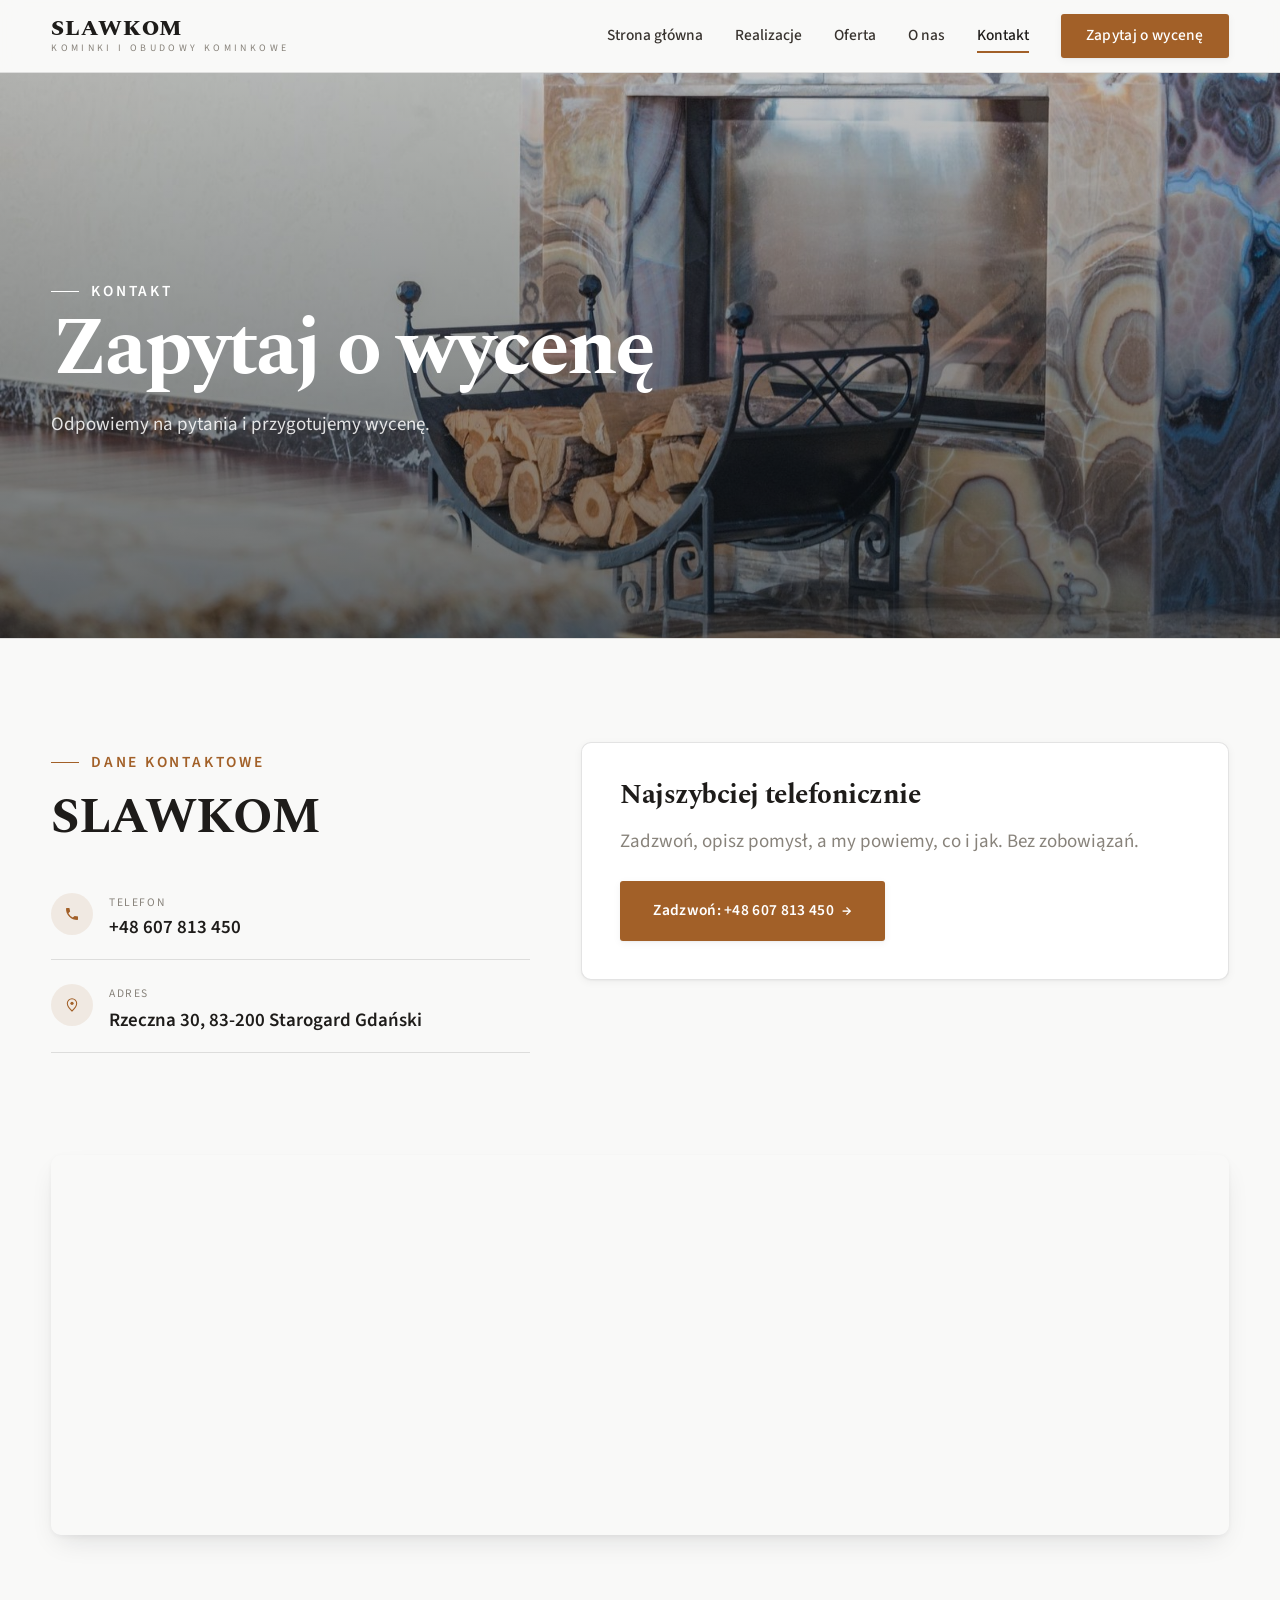
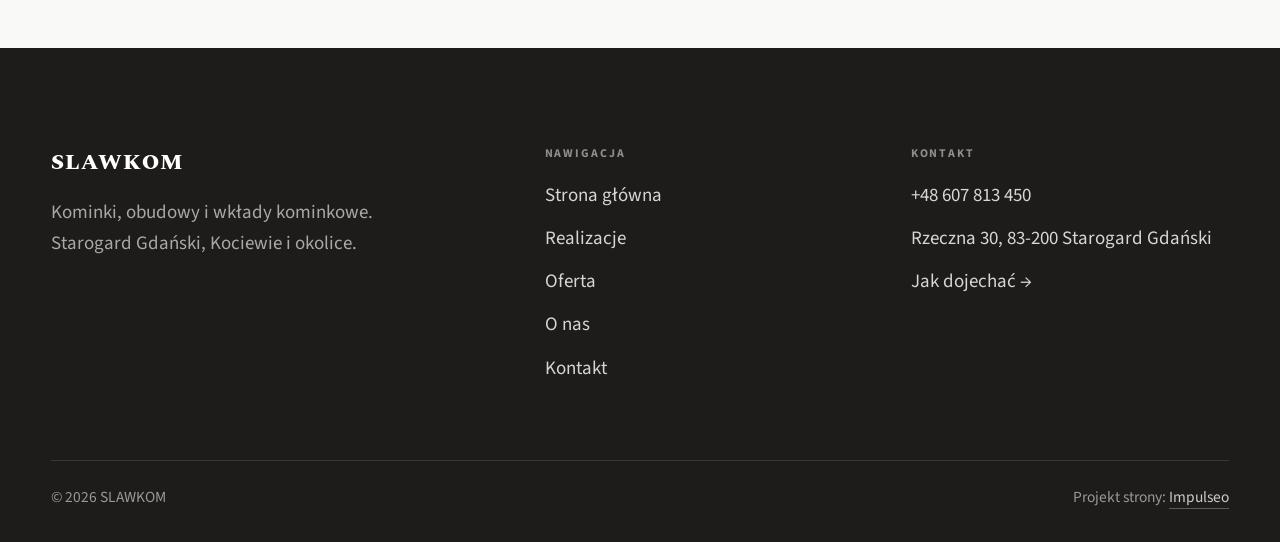
==== commit 68596e58: "Stopka: podpis Impulseo z linkiem + poprawka znikajacego napisu w naglowku" ====
--- a/kontakt.html
+++ b/kontakt.html
@@ -84,7 +84,7 @@
     </div>
     <div class="foot-bot">
       <span>© 2026 SLAWKOM</span>
-      <span>Projekt strony: Krzysztof Brzeziński</span>
+      <span>Projekt strony: <a class="foot-credit" href="https://impulseo.pl" target="_blank" rel="noopener">Impulseo</a></span>
     </div>
   </div>
 </footer>
--- a/assets/styles.css
+++ b/assets/styles.css
@@ -1,7 +1,7 @@
 /* ============================================================
    STOLBASZ — premium, architektoniczny B2B fit-out
    Jasna paleta, zero brązu. System wg premium-web-craft.
-   Projekt strony: Krzysztof Brzeziński
+   Projekt strony: Impulseo (impulseo.pl)
    ============================================================ */
 
 :root{
@@ -628,3 +628,64 @@
 
 /* === auto-paleta ze zdjęć klienta (dopasowanie do estetyki socials) === */
 :root{--accent:#A26028;--accent-d:#7C481A;--accent-soft:rgba(162,96,40,0.10);--paper:#F9F9F8;--paper-2:#EFEEED;--paper-3:#E8E7E5;}
+
+/* === HERO-FIT (29.07.2026) — hero DOPASOWUJE SIĘ do wysokości okna =========================
+   Zgłoszenie K. 29.07: na jego laptopie przyciski CTA w hero były ucięte dolną krawędzią
+   (Modern House). Pomiar headless (1512x879 → realny widok 792 px): dolna krawędź CTA
+   wypadała 123 px POD ekranem. Nawet przy maksymalnym oknie (982) było -20 px.
+
+   DLACZEGO POPRZEDNI FIX NIE DZIAŁAŁ: 27.07 dołożyliśmy @media(max-height:820px) — próg.
+   Widok K. ma ~792-895 px, czyli TUŻ NAD progiem → reguła w ogóle się nie włączała.
+   Progi są kruche: każdy inny laptop/dok/pasek zakładek przesuwa granicę.
+
+   ROZWIĄZANIE: zero progów. Każdy rozmiar, który decyduje o wysokości hero (typografia,
+   odstępy, padding), dostaje `min(dotychczasowa-wartość, X svh)` — czyli na wysokim ekranie
+   nic się nie zmienia, a im niższe okno, tym płynniej mniejsze. Treści NIE ucinamy.
+
+   Doklejane na SAM KONIEC styles.css (po motion) → wygrywa kaskadę, nie rusza reguł w miejscu.
+   Weryfikacja: tools-retrofit/measure_fold.py (mierzy zapas pod CTA dla 720/800/879/982). */
+
+/* ---------- HERO KINOWY (strona główna, rodziny „editorial") ---------- */
+.hero-cine .wrap{padding-block:min(var(--space-8),4svh)}
+.hero-cine .eyebrow{margin-bottom:min(var(--space-5),2svh)}
+.hero-cine h1{font-size:min(clamp(2.9rem,2rem + 4.4vw,5.2rem),7.6svh);
+  margin-bottom:min(var(--space-5),2.4svh)}
+.hero-cine .lead{font-size:min(1.125rem,2.3svh);line-height:1.55;
+  margin-bottom:min(var(--space-7),3.2svh)}
+
+/* ---------- HERO FACHOWCY — wariant A (pełny ekran) ---------- */
+.hf-panel{padding-top:min(clamp(6.5rem,13vh,9rem),11svh);
+  padding-bottom:min(clamp(2.6rem,6vh,3.6rem),4svh)}
+.hf-title{font-size:min(clamp(2.3rem,1.6rem + 3.2vw,4.3rem),7svh);
+  margin-top:min(var(--space-4),1.8svh);margin-bottom:min(var(--space-4),1.8svh)}
+.hf-lead{font-size:min(1.18rem,2.3svh);line-height:1.5}
+.hf-phone{margin-top:min(var(--space-6),2.8svh);margin-bottom:min(var(--space-5),2.2svh)}
+.hf-phone-num{font-size:min(clamp(2rem,1.5rem + 2.4vw,3.05rem),5.2svh)}
+.hf-trust{margin-top:min(var(--space-6),2.6svh);padding-top:min(var(--space-4),1.6svh)}
+
+/* Telefon: tam liczy się czytelność, nie upychanie — skalowanie wysokością wyłączone,
+   bo przy 844 px wysokości ekranu svh-limity zaczęłyby zmniejszać tekst bez potrzeby. */
+@media(max-width:680px){
+  .hero-cine h1{font-size:clamp(1.9rem,1.15rem + 4.4vw,2.7rem)}
+  .hero-cine .lead{font-size:.98rem}
+  .hf-title{font-size:clamp(2.1rem,1.6rem + 3.2vw,3rem)}
+  .hf-lead{font-size:1rem}
+  .hf-phone-num{font-size:clamp(1.9rem,1.5rem + 2.4vw,2.5rem)}
+}
+/* === /HERO-FIT === */
+
+
+/* ====== IMPULSEO-FIX-20260731 ======================================================
+   1) PODPIS w stopce jest teraz linkiem do impulseo.pl - ma być widocznie klikalny.
+   2) ŻYWY NAGŁÓWEK: warstwa przenikających kadrów (.mt-hero-layer) miała z-index:1, więc
+      lądowała NAD przyciemnieniem hero, a w rodzinie „fachowcy" nawet nad panelem z tekstem
+      (.hf-panel nie miał własnego z-index). Efekt: przy zmianie zdjęcia napis znikał i wracał.
+      Teraz warstwa idzie tam, gdzie zdjęcie tła (z-index:-2), a treść nagłówka dostaje twardy
+      z-index:3. Zmieniają się WYŁĄCZNIE zdjęcia w tle - napis stoi nieruchomo.
+      (hero-cine celowo pominięte: tam img ma z-index:0 i układ był poprawny.) */
+.foot-bot a.foot-credit{color:rgba(255,255,255,.78);text-decoration:none;border-bottom:1px solid rgba(255,255,255,.28)}
+.foot-bot a.foot-credit:hover{color:#fff;border-bottom-color:#fff}
+.hero-fach > img.mt-hero-layer,.hero-gastro > img.mt-hero-layer,.hero-auto > img.mt-hero-layer,
+.hero-dom > img.mt-hero-layer,.hero-studio > img.mt-hero-layer{z-index:-2}
+.hf-panel,.hf-inner,.hd-panel,.hk-panel,.ha-inner,.hs-inner,.hg-inner{position:relative;z-index:3}
+/* ====== koniec IMPULSEO-FIX-20260731 ====== */
